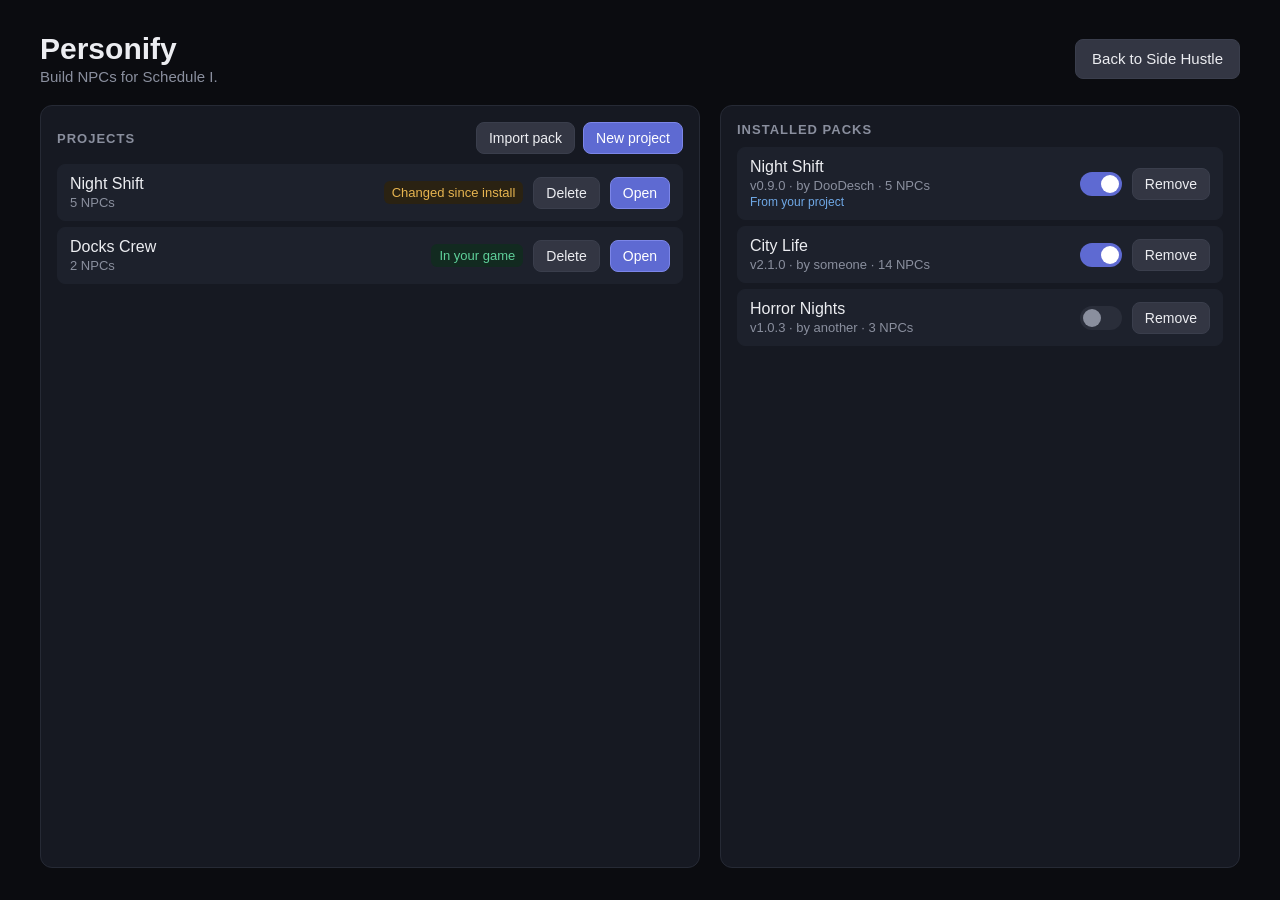
==== Assets/editor/index.html @ 166b2eea "feat(editor): add the editor page and the phone companion app The editor page runs as a full-screen " ====
<!DOCTYPE html>
<html>
<head>
  <meta charset="utf-8">
  <title>Personify</title>
  <link rel="stylesheet" href="s1.css">
  <link rel="stylesheet" href="app.css">
</head>
<body>
  <div id="app"></div>
  <!-- Keyboard home: an invisible field that holds the cursor so Ctrl+Z / Ctrl+Y reach the page as keydown. -->
  <input id="keys" data-typing data-keys="Ctrl+z Ctrl+y Ctrl+Shift+z" autocomplete="off">
  <script src="mock.js"></script>
  <script src="app.js"></script>
</body>
</html>
---- Assets/editor/app.css ----
/* Personify 2.0 editor. Dark s1.css tokens; every box is a column flexbox in Sideload, so rows say so.
   Borders are solid dark colours: white alpha turns mid grey on uGUI. */

html, body { height: 100%; }
body { background-color: transparent; color: #ECEDF1; font-size: 15px; }
#app { height: 100%; }
/* Toggled once after inputs leave the document so Sideload drops their native fields. */
body.swept { opacity: 1; }

#keys { position: fixed; left: 0; top: 0; width: 1px; height: 1px; opacity: 0; }

.sp { flex-grow: 1; }
.grow { flex-grow: 1; min-width: 0; }
.row { flex-direction: row; align-items: center; }
.gap { gap: 8px; }
.mu { color: #8A8F9E; }
.quiet { color: #8A8F9E; padding: 12px 4px; }
.pad { padding: 16px; }
.fatal { padding: 40px; color: #F1707A; font-size: 18px; background-color: #101218; height: 100%; }

/* ---------- buttons and controls ---------- */

.btn {
  flex-direction: row; align-items: center; justify-content: center;
  height: 40px; padding: 0 16px; border-radius: 8px;
  background-color: #333643; border: 1px solid #3A3E4C; color: #ECEDF1;
  transition: background-color 120ms, border-color 120ms;
}
.btn:hover { background-color: #3E4250; }
.btn.sm { height: 32px; padding: 0 12px; font-size: 14px; }
.btn.xs { height: 26px; padding: 0 9px; font-size: 13px; border-radius: 6px; }
.btn.big { height: 44px; padding: 0 22px; font-size: 16px; }
.btn.go { background-color: #5E6AD2; border-color: #7C86E8; color: #FFFFFF; }
.btn.go:hover { background-color: #6E79DB; }
.btn.quietgo { background-color: #20223A; border-color: #3A3F6A; color: #ECEDF1; }
.btn.bad { background-color: #C84A54; border-color: #D96670; color: #FFFFFF; }
.btn.bad:hover { background-color: #D25660; }
.btn.now { background-color: #20223A; border-color: #7C86E8; color: #ECEDF1; }
.btn.off { opacity: 0.4; }
.btn.pickb { flex-grow: 1; min-width: 0; justify-content: flex-start; height: 32px; padding: 0 10px; font-size: 14px; background-color: #0D0F15; border-color: #2A2E3A; }
.btn.pickb:hover { border-color: #5E6AD2; background-color: #0D0F15; }

.inp {
  height: 34px; padding: 0 10px; border-radius: 6px; font-size: 14px;
  background-color: #0D0F15; border: 1px solid #2A2E3A; color: #ECEDF1;
}
textarea.inp { height: 70px; padding: 8px 10px; }
.inp.code { height: 160px; font-size: 13px; }
.inp.num { width: 84px; flex-grow: 0; }
.inp.search { height: 36px; }
.inp.nameinp { height: 40px; font-size: 20px; background-color: #161922; }

.sel { height: 32px; min-width: 150px; padding: 0 8px; border-radius: 6px; font-size: 14px; background-color: #0D0F15; border: 1px solid #2A2E3A; color: #ECEDF1; }
.col { width: 46px; height: 28px; border-radius: 6px; border: 1px solid #2A2E3A; }
.rng { flex-grow: 1; min-width: 80px; height: 24px; }

.sw { flex-direction: row; align-items: center; width: 42px; height: 24px; padding: 3px; border-radius: 12px; background-color: #2A2E3A; transition: background-color 120ms; }
.sw .kn { width: 18px; height: 18px; border-radius: 9px; background-color: #8A8F9E; }
.sw.on { background-color: #5E6AD2; justify-content: flex-end; }
.sw.on .kn { background-color: #FFFFFF; }
.sw.mx { background-color: #3A3E4C; justify-content: center; }

.seg { flex-direction: row; flex-wrap: wrap; border-radius: 6px; background-color: #0D0F15; border: 1px solid #2A2E3A; padding: 2px; gap: 2px; }
.seg .o { padding: 5px 10px; border-radius: 4px; font-size: 13px; color: #8A8F9E; }
.seg .o:hover { color: #ECEDF1; }
.seg .o.on { background-color: #333643; color: #ECEDF1; }

.chips { flex-direction: row; flex-wrap: wrap; gap: 6px; }
.chip { padding: 6px 12px; border-radius: 6px; font-size: 14px; background-color: #1D212C; border: 1px solid #2A2E3A; color: #ECEDF1; }
.chip:hover { border-color: #5E6AD2; }
.chip.on { background-color: #20223A; border-color: #7C86E8; }

/* ---------- start screen ---------- */

.start { height: 100%; padding: 32px 40px; gap: 20px; background-color: #0B0C10; }
.shead { flex-direction: row; align-items: center; }
.stl { gap: 2px; }
.brand { font-size: 30px; font-weight: bold; }
.bsub { color: #8A8F9E; }
.scols { flex-direction: row; gap: 20px; flex-grow: 1; min-height: 0; }
.card { background-color: #161922; border: 1px solid #262A35; border-radius: 12px; padding: 16px; gap: 10px; min-height: 0; }
.card.packs { width: 520px; }
.ch { flex-direction: row; align-items: center; gap: 8px; }
.h { font-size: 13px; font-weight: bold; letter-spacing: 1px; color: #8A8F9E; text-transform: uppercase; }
.scroll { flex-grow: 1; min-height: 0; overflow-y: auto; gap: 6px; }
.empty { padding: 30px 0; gap: 14px; align-items: center; }
.emsg { color: #8A8F9E; font-size: 16px; }
.prow, .krow { flex-direction: row; align-items: center; gap: 10px; padding: 10px 12px; border-radius: 8px; background-color: #1D212C; border: 1px solid #1D212C; }
.prow:hover { border-color: #3A3E4C; }
.pt { flex-grow: 1; min-width: 0; gap: 2px; }
.pnm { font-size: 16px; }
.psub { font-size: 13px; color: #8A8F9E; }
.ptag { font-size: 12px; color: #6FA8E6; }
.pst, .ist { font-size: 13px; padding: 4px 8px; border-radius: 6px; }
.pst.ok, .ist.ok { color: #5FD09A; background-color: #122A20; }
.pst.warn, .ist.warn { color: #E6B450; background-color: #2A2212; }
.pst.mu, .ist.mu { color: #8A8F9E; background-color: #1D212C; }

/* ---------- editor frame ---------- */

.ed { height: 100%; }
.topbar { flex-direction: row; align-items: center; gap: 10px; height: 60px; padding: 0 14px; background-color: #101218; border-bottom: 1px solid #262A35; }
.pmenu { flex-direction: row; align-items: center; gap: 10px; height: 40px; padding: 0 12px; border-radius: 8px; background-color: #1D212C; border: 1px solid #262A35; max-width: 340px; }
.pmenu:hover { border-color: #3A3E4C; }
.pmn { font-size: 16px; font-weight: bold; }
.pmc { font-size: 13px; color: #8A8F9E; }
.tabs { flex-direction: row; height: 60px; margin-left: 10px; }
.tab { justify-content: center; padding: 0 16px; height: 60px; color: #8A8F9E; border-bottom: 3px solid #101218; font-size: 16px; }
.tab:hover { color: #ECEDF1; }
.tab.on { color: #ECEDF1; border-bottom: 3px solid #5E6AD2; }
.extog { flex-direction: row; align-items: center; gap: 8px; margin-left: 8px; }
.exl { color: #8A8F9E; font-size: 14px; }

.mid { flex-direction: row; flex-grow: 1; min-height: 0; }
.side { width: 300px; padding: 10px; gap: 8px; background-color: #101218; border-right: 1px solid #262A35; }
.stage { flex-grow: 1; min-width: 0; }
.stage.map { background-color: #0B0C10; overflow: hidden; }
.fields { width: 470px; background-color: #101218; border-left: 1px solid #262A35; }
.foot { flex-direction: row; align-items: center; gap: 10px; height: 64px; padding: 0 14px; background-color: #101218; border-top: 1px solid #262A35; }

/* ---------- NPC list ---------- */

.selbar { flex-direction: row; align-items: center; gap: 6px; height: 28px; }
.selt { font-size: 13px; color: #8A8F9E; }
.vl { flex-direction: row; flex-grow: 1; min-height: 0; overflow: hidden; }
.vlr { flex-grow: 1; min-width: 0; }
.vlb { width: 8px; position: relative; background-color: #161922; border-radius: 4px; }
.vlt { position: absolute; left: 0; width: 8px; border-radius: 4px; background-color: #3A3E4C; }
.vlt:hover { background-color: #565B68; }
.vle { padding: 14px 6px; color: #8A8F9E; }
.nr { flex-direction: row; align-items: center; gap: 10px; padding: 0 8px; border-radius: 8px; border: 1px solid #101218; }
.nr:hover { background-color: #161922; }
.nr.on { background-color: #20223A; border-color: #3A3F6A; }
.nr.chk { background-color: #1A1C2C; }
.cb { width: 20px; height: 20px; border-radius: 4px; border: 1px solid #3A3E4C; align-items: center; justify-content: center; }
.cb:hover { border-color: #7C86E8; }
.cb.on { background-color: #5E6AD2; border-color: #7C86E8; }
.cb .cbi { width: 8px; height: 8px; border-radius: 2px; }
.cb.on .cbi { background-color: #FFFFFF; }
.nt { flex-grow: 1; min-width: 0; gap: 1px; }
.nn { font-size: 15px; }
.ns { font-size: 12px; color: #8A8F9E; }
.nb { min-width: 22px; height: 22px; padding: 0 6px; border-radius: 6px; font-size: 12px; align-items: center; justify-content: center; }
.nb.bad { background-color: #2A1518; color: #F1707A; }
.nb.warn { background-color: #2A2212; color: #E6B450; }
.sacts { gap: 6px; }

/* ---------- footer, problems ---------- */

.probs { flex-direction: row; align-items: center; gap: 10px; height: 40px; padding: 0 14px; border-radius: 8px; border: 1px solid #262A35; }
.probs.ok { color: #5FD09A; }
.probs.warn { color: #E6B450; background-color: #2A2212; border-color: #4A3A1A; }
.probs.bad { color: #F1707A; background-color: #2A1518; border-color: #4A2228; }
.pbc { font-size: 13px; color: #8A8F9E; }
.plist { position: fixed; left: 14px; bottom: 74px; width: 560px; max-height: 420px; overflow-y: auto; padding: 8px; gap: 4px; border-radius: 12px; background-color: #161922; border: 1px solid #2A2E3A; }
.pli { flex-direction: row; align-items: center; gap: 10px; padding: 8px 10px; border-radius: 8px; }
.pli:hover { background-color: #1D212C; }
.plsev { width: 76px; font-size: 12px; font-weight: bold; }
.pli.bad .plsev { color: #F1707A; }
.pli.warn .plsev { color: #E6B450; }
.plt { flex-grow: 1; min-width: 0; gap: 1px; }
.pln { font-size: 13px; color: #8A8F9E; }
.plm { font-size: 14px; }

/* ---------- fields panel ---------- */

.fhead { padding: 12px 14px 10px 14px; gap: 4px; border-bottom: 1px solid #262A35; }
.fht { font-size: 20px; }
.fhs { font-size: 13px; color: #8A8F9E; }
.fscroll { flex-grow: 1; min-height: 0; overflow-y: auto; }
.fbody { padding: 10px 14px 24px 14px; gap: 8px; }
.acts { flex-direction: row; align-items: center; gap: 8px; }

.sec { border-radius: 10px; background-color: #161922; border: 1px solid #262A35; }
.sech { flex-direction: row; align-items: center; height: 42px; padding: 0 12px; }
.sech:hover { background-color: #1A1D27; }
.secn { font-size: 15px; font-weight: bold; }
.secm { width: 20px; color: #8A8F9E; font-size: 18px; align-items: center; }
.secb { padding: 4px 12px 12px 12px; gap: 8px; }
.subh { margin-top: 6px; font-size: 12px; font-weight: bold; color: #8A8F9E; text-transform: uppercase; letter-spacing: 1px; }

.fr { flex-direction: row; align-items: center; gap: 10px; min-height: 34px; border-radius: 6px; }
.fr.wide { flex-wrap: wrap; }
.fr.stack { flex-direction: column; align-items: stretch; gap: 4px; }
.fr.hl, .lr.hl, .df.hl, .vars.hl, .chips.hl, .day.hl, .step.hl, .conns.hl { background-color: #2A2212; border: 1px solid #C9912E; padding: 4px; }
.fl { width: 130px; font-size: 14px; color: #B4B8C4; }
.fr.stack .fl { width: auto; }
.fv { min-width: 64px; font-size: 14px; }
.fv.def { color: #8A8F9E; }
.mxt { font-size: 12px; color: #E6B450; }
.note { font-size: 13px; }
.note.mu { color: #8A8F9E; }
.note.warn { color: #E6B450; }
.ph { font-size: 12px; color: #6FA8E6; }
.lock { padding: 18px 14px; border-radius: 10px; background-color: #161922; border: 1px solid #262A35; }
.lockt { color: #B4B8C4; }

.lr { flex-direction: row; align-items: center; gap: 8px; min-height: 36px; padding: 2px 8px; border-radius: 6px; background-color: #1D212C; }
.lr.off { opacity: 0.6; }
.lrn { flex-grow: 1; min-width: 0; font-size: 14px; }
.lrt { flex-grow: 1; min-width: 0; gap: 1px; }
.lrs { font-size: 12px; color: #8A8F9E; }
.qty { width: 28px; align-items: center; font-size: 14px; }
.vars, .conns { gap: 6px; }
.var { flex-direction: row; align-items: flex-start; gap: 6px; }
.var .inp { flex-grow: 1; min-width: 0; height: 56px; }

.roles { flex-direction: row; flex-wrap: wrap; gap: 8px; }
.rc { width: 206px; padding: 10px 12px; gap: 3px; border-radius: 8px; background-color: #161922; border: 1px solid #262A35; }
.rc:hover { border-color: #3A3E4C; }
.rc.on { background-color: #20223A; border-color: #7C86E8; }
.rcn { font-size: 15px; font-weight: bold; }
.rcs { font-size: 12px; color: #8A8F9E; }

/* ---------- routine ---------- */

.day { position: relative; height: 34px; border-radius: 6px; background-color: #0D0F15; border: 1px solid #2A2E3A; overflow: hidden; }
.blk { position: absolute; top: 3px; height: 26px; border-radius: 4px; background-color: #333643; border: 1px solid #0D0F15; }
.blk:hover { background-color: #3E4250; }
.blk.on { border-color: #ECEDF1; }
.blk.walkTo { background-color: #3A4A7A; }
.blk.stayInBuilding { background-color: #4A3A6A; }
.blk.sit { background-color: #2E5A52; }
.blk.locationAction, .blk.locationDialogue { background-color: #5A4A2A; }
.blk.useVendingMachine, .blk.useAtm, .blk.useSlotMachine { background-color: #5A2E3A; }
.blk.driveToCarPark { background-color: #2E4A5A; }
.blk.dealSignal, .blk.handleDeal { background-color: #2E5A3A; }
.ticks { flex-direction: row; justify-content: space-between; }
.tick { font-size: 11px; color: #8A8F9E; }
.step { border-radius: 8px; background-color: #1D212C; border: 1px solid #1D212C; }
.step.on { border-color: #3A3F6A; }
.stph { flex-direction: row; align-items: center; gap: 8px; height: 36px; padding: 0 10px; }
.stph:hover { background-color: #232734; }
.stpn { width: 22px; height: 22px; border-radius: 11px; background-color: #333643; font-size: 12px; align-items: center; justify-content: center; }
.step.on .stpn { background-color: #5E6AD2; }
.stpt { font-size: 14px; }
.stpd { font-size: 12px; color: #8A8F9E; max-width: 160px; }
.stpb { padding: 4px 10px 10px 10px; gap: 6px; }
.addstep { flex-direction: row; align-items: center; gap: 8px; }

/* ---------- map ---------- */

.nomap { height: 100%; align-items: center; justify-content: center; }
.mapwrap { position: relative; height: 100%; overflow: hidden; }
.mapimg { position: absolute; left: 0; top: 0; transform-origin: 0 0; }
.mapph { background-color: #1E2A24; border: 1px solid #2E3C34; }
.mapov { position: absolute; left: 0; top: 0; right: 0; bottom: 0; }
.mline { position: absolute; height: 2px; background-color: #7C86E8; transform-origin: 0 50%; }
.mplace { position: absolute; width: 6px; height: 6px; border-radius: 3px; background-color: #8A8F9E; }
.mplace.building { background-color: #B48CE6; }
.mplace.carpark { background-color: #6FA8E6; }
.mplace.seat { background-color: #5FD09A; }
.mpin { position: absolute; height: 24px; min-width: 24px; padding: 0 6px; border-radius: 12px; align-items: center; justify-content: center; font-size: 12px; font-weight: bold; background-color: #333643; border: 2px solid #ECEDF1; color: #ECEDF1; }
.mpin.on { background-color: #5E6AD2; }
.mpin.spawn { background-color: #2FA877; width: 44px; }
.mapbar { position: absolute; left: 12px; right: 12px; bottom: 12px; flex-direction: row; align-items: center; gap: 10px; height: 40px; padding: 0 12px; border-radius: 8px; background-color: #161922; border: 1px solid #2A2E3A; }
.mbt { font-size: 14px; }
.mbt.mu { color: #8A8F9E; }
.mbh { font-size: 14px; color: #5FD09A; }

/* ---------- dialogs, menus, toasts ---------- */

.scrim, .mscrim { position: fixed; left: 0; top: 0; right: 0; bottom: 0; }
.scrim { background-color: rgba(5, 6, 9, 0.72); align-items: center; justify-content: center; }
.dialog { width: 620px; max-height: 86%; padding: 18px 20px; gap: 12px; border-radius: 12px; background-color: #161922; border: 1px solid #2A2E3A; }
.dialog.small { width: 480px; }
.dialog.mid { width: 640px; }
.dialog.tall { width: 640px; height: 760px; }
.dh { flex-direction: row; align-items: center; gap: 10px; }
.dt { font-size: 20px; font-weight: bold; }
.dsub { color: #B4B8C4; font-size: 14px; }
.dacts { flex-direction: row; align-items: center; gap: 8px; margin-top: 4px; }
.df { gap: 5px; }
.df.row { flex-direction: row; align-items: center; }
.dl { font-size: 13px; color: #8A8F9E; }
.ferr { color: #F1707A; font-size: 14px; }
.path { font-size: 13px; color: #6FA8E6; }
.saves { gap: 6px; flex-grow: 1; min-height: 0; overflow-y: auto; max-height: 420px; }
.sv { flex-direction: row; align-items: center; gap: 10px; padding: 10px 12px; border-radius: 8px; background-color: #1D212C; border: 1px solid #1D212C; }
.sv:hover { border-color: #3A3E4C; }
.sv.on { background-color: #20223A; border-color: #7C86E8; }
.wprog { flex-direction: row; gap: 6px; }
.wp { flex-grow: 1; padding: 6px 10px; border-radius: 6px; font-size: 13px; color: #8A8F9E; background-color: #1D212C; }
.wp.on { color: #ECEDF1; background-color: #20223A; border: 1px solid #7C86E8; }
.wp.done { color: #5FD09A; }

.vl.pick { flex-grow: 1; }
.pgh { justify-content: flex-end; padding: 0 8px 4px 8px; font-size: 12px; font-weight: bold; color: #8A8F9E; text-transform: uppercase; letter-spacing: 1px; }
.pr { flex-direction: row; align-items: center; gap: 10px; padding: 0 10px; border-radius: 6px; }
.pr:hover { background-color: #1D212C; }
.pr.on { background-color: #20223A; }
.pn { flex-grow: 1; min-width: 0; font-size: 14px; }
.ps { font-size: 12px; color: #8A8F9E; }

.menu { position: absolute; width: 260px; padding: 6px; gap: 2px; border-radius: 10px; background-color: #1D212C; border: 1px solid #2A2E3A; }
.mi { padding: 9px 12px; border-radius: 6px; font-size: 15px; }
.mi:hover { background-color: #2A2E3A; }
.mi.bad { color: #F1707A; }
.mi.off { color: #565B68; }
.msep { height: 1px; margin: 4px 6px; background-color: #2A2E3A; }

.toast { position: fixed; left: 50%; top: 76px; width: 520px; margin-left: -260px; padding: 12px 16px; border-radius: 10px; font-size: 15px; background-color: #1D212C; border: 1px solid #2A2E3A; }
.toast.ok { border-color: #2FA877; color: #5FD09A; }
.toast.bad { border-color: #C84A54; color: #F1707A; }
.toast.warn { border-color: #C9912E; color: #E6B450; }
.tip { position: fixed; padding: 6px 10px; border-radius: 6px; font-size: 13px; background-color: #0B0C10; border: 1px solid #2A2E3A; color: #ECEDF1; }
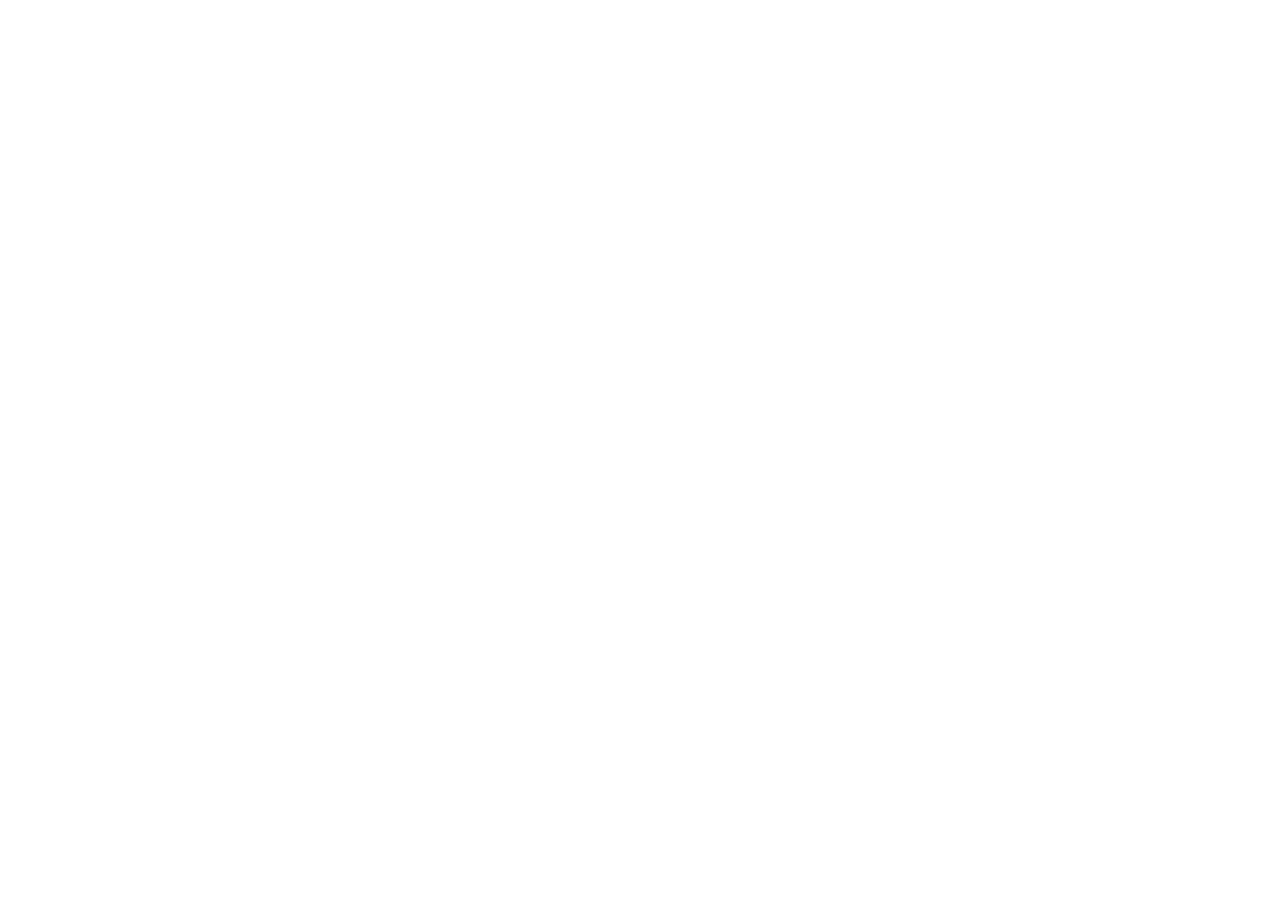
==== commit 76b485b8: "fix(editor): frame the preview, stack dialogs, translate host messages The menu has no Camera.main, " ====
--- a/Assets/editor/index.html
+++ b/Assets/editor/index.html
@@ -10,7 +10,6 @@
   <div id="app"></div>
   <!-- Keyboard home: an invisible field that holds the cursor so Ctrl+Z / Ctrl+Y reach the page as keydown. -->
   <input id="keys" data-typing data-keys="Ctrl+z Ctrl+y Ctrl+Shift+z" autocomplete="off">
-  <script src="mock.js"></script>
   <script src="app.js"></script>
 </body>
 </html>
--- a/Assets/editor/app.css
+++ b/Assets/editor/app.css
@@ -264,7 +264,7 @@
 .scrim { background-color: rgba(5, 6, 9, 0.72); align-items: center; justify-content: center; }
 .dialog { width: 620px; max-height: 86%; padding: 18px 20px; gap: 12px; border-radius: 12px; background-color: #161922; border: 1px solid #2A2E3A; }
 .dialog.small { width: 480px; }
-.dialog.mid { width: 640px; }
+.dialog.medium { width: 640px; }
 .dialog.tall { width: 640px; height: 760px; }
 .dh { flex-direction: row; align-items: center; gap: 10px; }
 .dt { font-size: 20px; font-weight: bold; }
